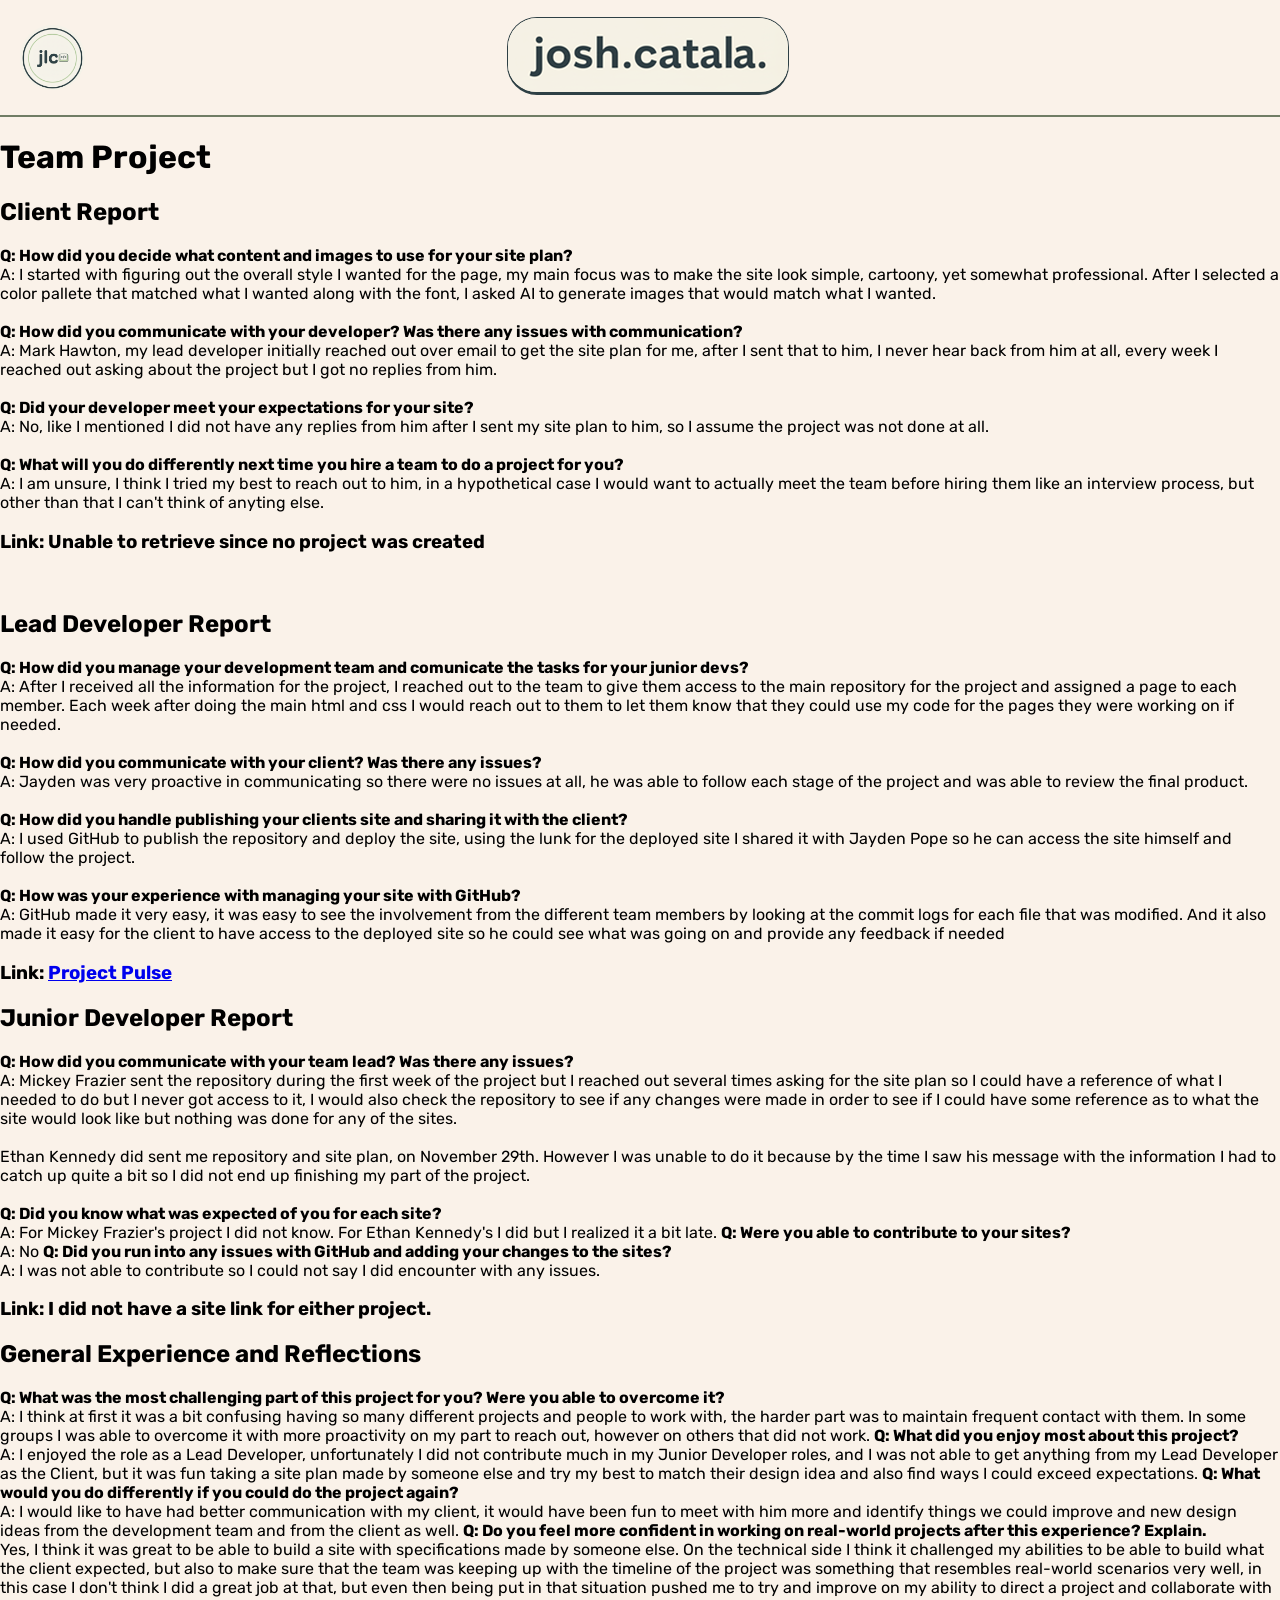
==== client_report.html @ 8a21ab86 "Add client_report.html with project details and reflections This file contains a detailed client rep" ====
<html lang="en">
<head>
    <meta charset="UTF-8">
    <meta name="viewport" content="width=device-width, initial-scale=1.0">
    <link rel="stylesheet" href="style.css">
    <link rel="stylesheet" href="client_report.css">
    <title>Document</title>
</head>
<body>
    <header class="site-header">
        <div class="logo-container">
            <a href="index.html">
            <img id= "logo" src="images/jlc_logo.png" alt="jlc_logo">
        </a>
        </div>
        <div class="letter-logo-container">
            <a href="index.html">
            <img id= "letter-logo" src="images/jlc_letters.png" alt="josh-catala">
        </a>
        </div>
        <div class="spacer">
        </div>
    </header>
    <main class="main">
        <h1>Team Project</h1>

        <h2>Client Report</h2>
        <p>
           <strong>Q: How did you decide what content and images to use for your site plan?</strong><br>
            A: I started with figuring out the overall style I wanted for the page,
            my main focus was to make the site look simple, cartoony, yet somewhat professional.
            After I selected a color pallete that matched what I wanted along with the font, I asked AI
            to generate images that would match what I wanted.<br><br>
            <strong>Q: How did you communicate with your developer? Was there any issues with communication?</strong><br>
            A: Mark Hawton, my lead developer initially reached out over email to get the site plan for me,
            after I sent that to him, I never hear back from him at all, every week I reached out asking about
            the project but I got no replies from him. <br><br>
            <strong>Q: Did your developer meet your expectations for your site?</strong><br>
            A: No, like I mentioned I did not have any replies from him after I sent my site plan to him, so I assume
            the project was not done at all. <br><br>
            <strong>Q: What will you do differently next time you hire a team to do a project for you?</strong><br>
            A: I am unsure, I think I tried my best to reach out to him, in a hypothetical case I would want
            to actually meet the team before hiring them like an interview process, but other than that I can't think of anyting else. <br>
        </p>
        <h3>Link: Unable to retrieve since no project was created</h3><br>

        <h2>Lead Developer Report</h2>
        <p>
            <strong>Q: How did you manage your development team and comunicate the tasks for your junior devs? </strong><br>
            A: After I received all the information for the project, I reached out to the team to give them access
            to the main repository for the project and assigned a page to each member. Each week after doing the main html and css I would reach out to them
            to let them know that they could use my code for the pages they were working on if needed. <br><br>
            <strong>Q: How did you communicate with your client? Was there any issues?</strong> <br>
            A: Jayden was very proactive in communicating so there were no issues at all, he was able to follow each stage of the project
            and was able to review the final product. <br><br>
            <strong>Q: How did you handle publishing your clients site and sharing it with the client? </strong><br>
            A: I used GitHub to publish the repository and deploy the site, using the lunk for the deployed
            site I shared it with Jayden Pope so he can access the site himself and follow the project. <br><br>
            <strong>Q: How was your experience with managing your site with GitHub? </strong><br>
            A: GitHub made it very easy, it was easy to see the involvement from the different team members by looking at the commit logs for each file that was modified.
            And it also made it easy for the client to have access to the deployed site so he could see what was going on and provide any feedback if needed
        </p>
        <h3>Link: <a href="https://josh-catala.github.io/wdd130-jayden-pope/"> Project Pulse</a></h3>

        <h2>Junior Developer Report</h2>
            <p>
                <strong>Q: How did you communicate with your team lead? Was there any issues?</strong><br>
                A: Mickey Frazier sent the repository during the first week of the project but I reached out several times asking for the site plan
                so I could have a reference of what I needed to do but I never got access to it, I would also check the repository to see if any changes were made
                in order to see if I could have some reference as to what the site would look like but nothing was done for any of the sites.<br><br>
                Ethan Kennedy did sent me repository and site plan, on November 29th. However I was unable to do it because by the time I saw his message with the information
                I had to catch up quite a bit so I did not end up finishing my part of the project. <br><br>
                <strong>Q: Did you know what was expected of you for each site?</strong><br>
                A: For Mickey Frazier's project I did not know. For Ethan Kennedy's I did but I realized it a bit late.
                <strong>Q: Were you able to contribute to your sites?</strong><br>
                A: No
                <strong>Q: Did you run into any issues with GitHub and adding your changes to the sites?</strong><br>
                A: I was not able to contribute so I could not say I did encounter with any issues.
            </p>

            <h3>Link: I did not have a site link for either project.</h3>

        <h2>General Experience and Reflections</h2>
            <p>
                <strong>Q: What was the most challenging part of this project for you? Were you able to overcome it?</strong><br>
                A: I think at first it was a bit confusing having so many different projects and people to work with, the harder part was to maintain frequent contact with them.
                In some groups I was able to overcome it with more proactivity on my part to reach out, however on others that did not work.
                <strong>Q: What did you enjoy most about this project?</strong><br>
                A: I enjoyed the role as a Lead Developer, unfortunately I did not contribute much in my Junior Developer roles, and I was not able to get anything from my Lead Developer
                as the Client, but it was fun taking a site plan made by someone else and try my best to match their design idea and also find ways I could exceed expectations.
                <strong>Q: What would you do differently if you could do the project again?</strong><br>
                A: I would like to have had better communication with my client, it would have been fun to meet with him more and identify things we could improve and new design ideas from the development
                team and from the client as well.
                <strong>Q: Do you feel more confident in working on real-world projects after this experience? Explain.</strong><br>
                Yes, I think it was great to be able to build a site with specifications made by someone else. On the technical side I think it challenged my abilities to be able to build what the client expected,
                but also to make sure that the team was keeping up with the timeline of the project was something that resembles real-world scenarios very well, in this case I don't think I did a great job at that,
                but even then being put in that situation pushed me to try and improve on my ability to direct a project and collaborate with others.
            </p>
    </main>
---- style.css ----
@import url('https://fonts.googleapis.com/css2?family=Rubik:ital,wght@0,300..900;1,300..900&display=swap');

:root {
    --primary-color: #FAF2E9;
    --secondary-color: #2E4045;
    --accent1-color: #BCD1AA;
    --accent2-color: #838D89;
    --accent3-color: #F3F0E1;

    --heading-font: "Rubik";
    --paragraph-font: Rubik, sans-serif;
}

body {
    margin: 0;
    background-color: #FAF2E9;
    font-family: var(--paragraph-font);
}

.site-header {
    display: flex;
    justify-content: center;
    align-items: center;
    height: 100px;
    padding-bottom: 15px;
    border-bottom: 2.5px outset #BCD1AA;
}

.logo-container {
    display: flex;
    justify-content: center;
    align-items: center;
    margin-right: auto;
    margin-left: 15px;
    margin-top: 15px;
    width: 75px;
    height: 75px;
    border-radius: 50%;
}

#logo {
    width: 65px;
    height: 65px;
    border-radius: 50%;
}

#logo:hover {
    transform: scale(1.075);
    box-shadow: 0 0 15px var(--secondary-color);
}

.letter-logo-container {
    margin-top: 12px;
}

#letter-logo {
    border-radius: 30px;
    border: .1px solid var(--secondary-color);
    border-bottom: 3px solid var(--secondary-color);
}

#letter-logo:hover {
    transform: scale(1.05  );
    box-shadow: 0 0 15px var(--secondary-color);
}

.site-header .spacer {
    margin-left: auto;
    width: 75px;
    visibility: hidden;
}

.introduction {
    width: 100%;
    height: 750px;
    display: flex;
    align-items: center;
    text-align: center;
    gap: 30px;
    border-bottom: 2.5px outset #BCD1AA;
    background-color: var(--accent3-color);
}

.introduction .image-container img {
    border-radius: 20%;
    height: 90%;
}

.introduction .image-container  {
    margin-top: 20px;
    width: 50%;
}

.introduction .text-container {
    text-align: center;
    margin-top: 20px;
    width: 50%;

}

.introduction .text-container p {
    color: var(--secondary-color);
}

.introduction h1 {
    color: var(--secondary-color);
}

.navigation-menu {
    text-align: center;
    color: var(--secondary-color);
    margin-bottom: 50px;
}

.navigation-grid {
    margin-top: 20px;
    
    display: grid;
    text-align: center;
    grid-template-columns: repeat(4, 1fr);
    justify-content: center;
}

.navigation-grid img {
    border-radius: 20px;
    width: 230px;
    height: 230px;
}

.navigation-grid a {
    color: #BCD1AA;
    text-decoration: none;
}

.navigation-grid a:visited {
    color: #BCD1AA;
    text-decoration: none;
}

.navigation-grid .about-me {
    grid-column: 1 / span 1;
    text-align: center;
    margin: 1rem auto;
    width: 250px;
    height: 250px;
    perspective: 1000px;
    cursor: pointer;
    font-size: 1.em;
}

.navigation-grid .wwr {
    grid-column: 2 / span 1;
    text-align: center;
    margin: 1rem auto;
    width: 250px;
    height: 250px;
    perspective: 1000px;
    cursor: pointer;
    font-size: 1.5em;
}

.navigation-grid .ICE {
    grid-column: 3 / span 1;
    text-align: center;
    margin: 1rem auto;
    width: 250px;
    height: 250px;
    perspective: 1000px;
    cursor: pointer;
    font-size: 1.5em;
}

.navigation-grid .report {
    grid-column: 4 / span 1;
    text-align: center;
    margin: 1rem auto;
    width: 250px;
    height: 250px;
    perspective: 1000px;
    cursor: pointer;
    font-size: 1.5em;
}


.inner {
    position: relative;
    width: 100%;
    height: 100%;
    transition: transform 0.6s;
    transform-style: preserve-3d;
}

.about-me:hover .inner,
.wwr:hover .inner,
.ICE:hover .inner,
.report:hover .inner  {
    transform: rotateY(180deg);
}

.inner .front-side,
.inner .back-side {
    position: absolute;
    width: 250px;
    height: 250px;
    backface-visibility: hidden;
    display: flex;
    align-items: center;
    justify-content: center;
    border-radius: 30px;
}

.front-side {
    background: var(--accent1-color);
    border:  2px solid var(--secondary-color);

}

.back-side {
    background: var(--secondary-color);
    color: var(--accent1-color);
    transform: rotateY(180deg);
}

.site-footer {
    display: flex;
    justify-content: center;
    align-items: center;
    color: var(--secondary-color);
    height: 100px;
    margin-top: 50px;;
    border-top: 2.5px inset #BCD1AA;
}

.site-footer .spacer {
    visibility: hidden;
    width: 300px;
    margin-right: auto;

}

.site-footer .text-container {
    font-size: 1.025em;
    font-weight: bold;
    
}

.site-footer .socials-container {
    display: flex;
    justify-content: center;
    gap: 10px;
    width: 300px;
    margin-left: auto;
}

.instagram img,
.github img,
.linkedin img{
    width: 75px;
    height: 75px;
    border-radius: 20px;
}

.instagram img:hover,
.github img:hover,
.linkedin img:hover {
    transform: scale(1.075);
    box-shadow: 0 0 15px var(--secondary-color);
}
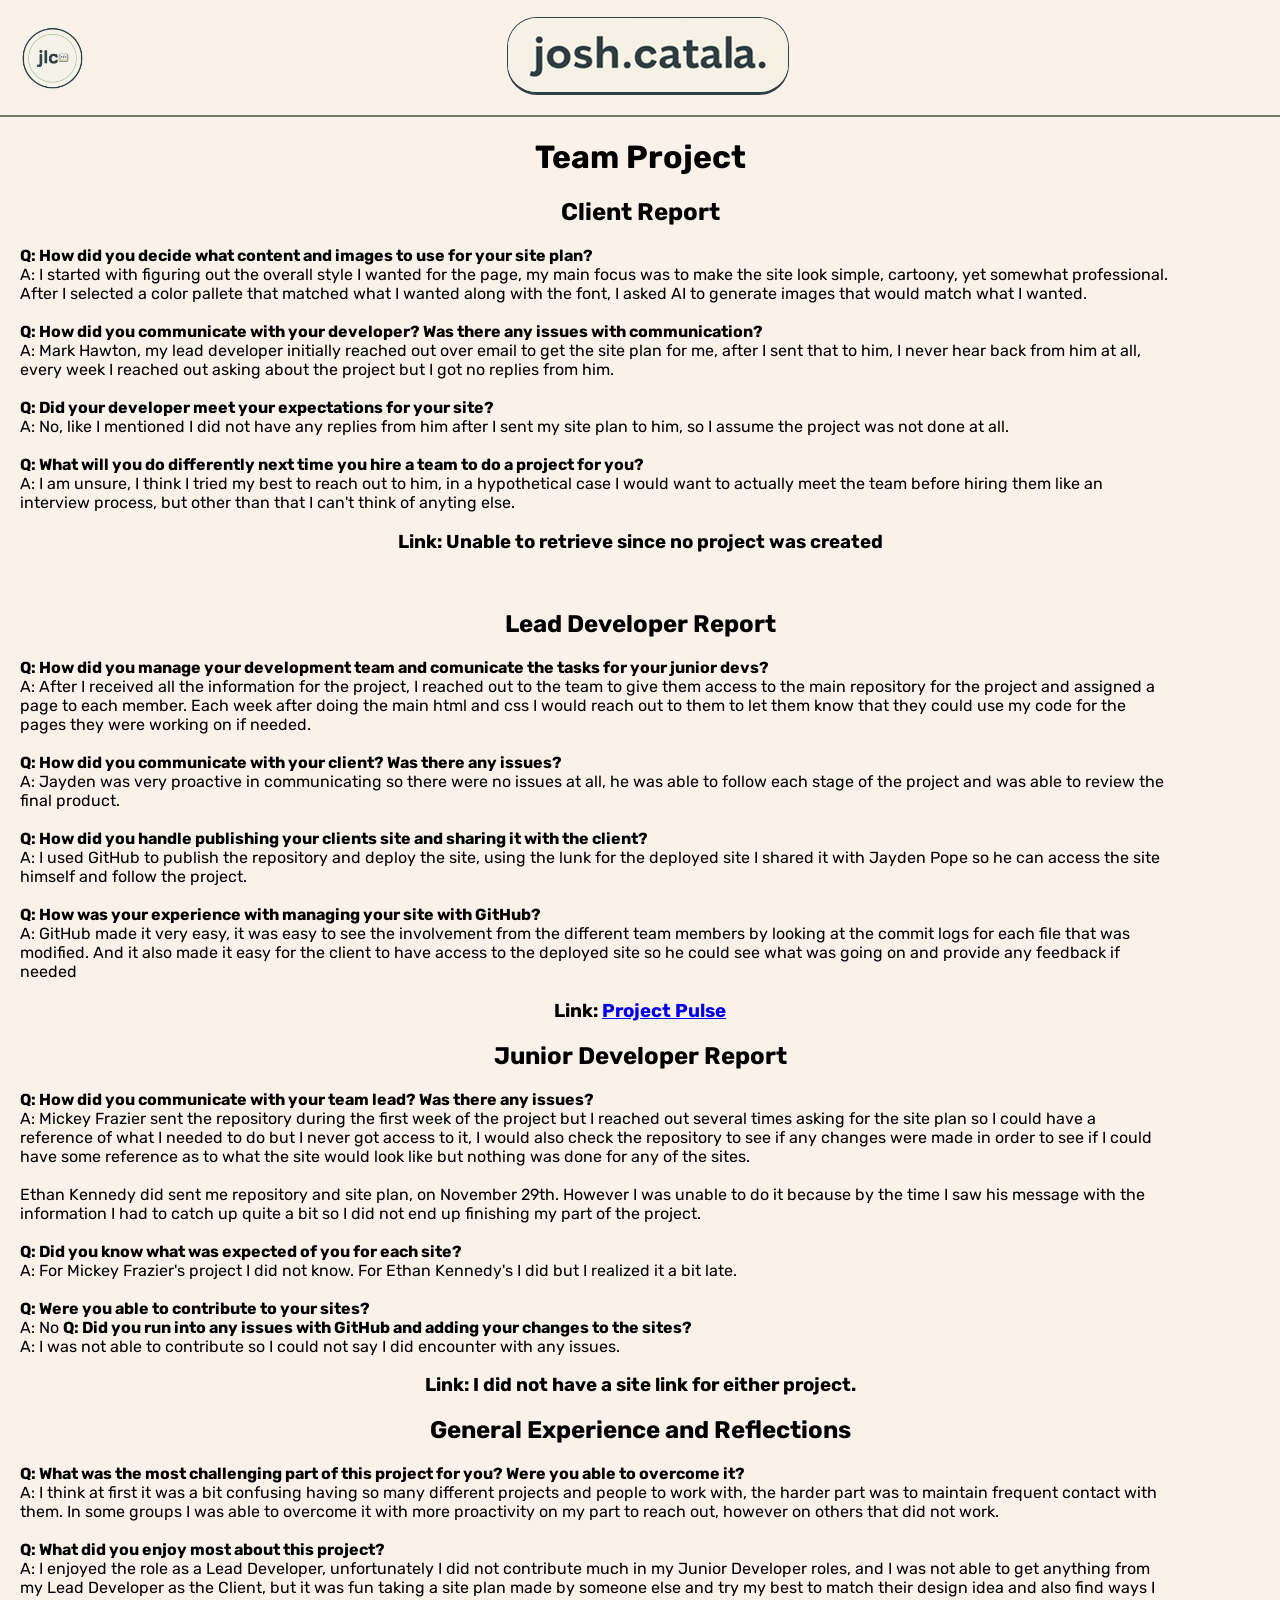
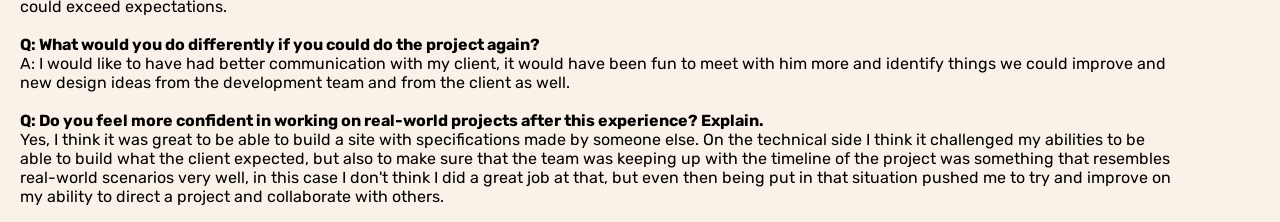
==== commit ceedbec8: "Update title and improve text clarity in report" ====
--- a/client_report.html
+++ b/client_report.html
@@ -4,7 +4,7 @@
     <meta name="viewport" content="width=device-width, initial-scale=1.0">
     <link rel="stylesheet" href="style.css">
     <link rel="stylesheet" href="client_report.css">
-    <title>Document</title>
+    <title>Client Report</title>
 </head>
 <body>
     <header class="site-header">
@@ -71,11 +71,11 @@
                 Ethan Kennedy did sent me repository and site plan, on November 29th. However I was unable to do it because by the time I saw his message with the information
                 I had to catch up quite a bit so I did not end up finishing my part of the project. <br><br>
                 <strong>Q: Did you know what was expected of you for each site?</strong><br>
-                A: For Mickey Frazier's project I did not know. For Ethan Kennedy's I did but I realized it a bit late.
+                A: For Mickey Frazier's project I did not know. For Ethan Kennedy's I did but I realized it a bit late.<br><br>
                 <strong>Q: Were you able to contribute to your sites?</strong><br>
                 A: No
                 <strong>Q: Did you run into any issues with GitHub and adding your changes to the sites?</strong><br>
-                A: I was not able to contribute so I could not say I did encounter with any issues.
+                A: I was not able to contribute so I could not say I did encounter with any issues.<br>
             </p>
 
             <h3>Link: I did not have a site link for either project.</h3>
@@ -84,16 +84,16 @@
             <p>
                 <strong>Q: What was the most challenging part of this project for you? Were you able to overcome it?</strong><br>
                 A: I think at first it was a bit confusing having so many different projects and people to work with, the harder part was to maintain frequent contact with them.
-                In some groups I was able to overcome it with more proactivity on my part to reach out, however on others that did not work.
+                In some groups I was able to overcome it with more proactivity on my part to reach out, however on others that did not work.<br><br>
                 <strong>Q: What did you enjoy most about this project?</strong><br>
                 A: I enjoyed the role as a Lead Developer, unfortunately I did not contribute much in my Junior Developer roles, and I was not able to get anything from my Lead Developer
-                as the Client, but it was fun taking a site plan made by someone else and try my best to match their design idea and also find ways I could exceed expectations.
+                as the Client, but it was fun taking a site plan made by someone else and try my best to match their design idea and also find ways I could exceed expectations.<br><br>
                 <strong>Q: What would you do differently if you could do the project again?</strong><br>
                 A: I would like to have had better communication with my client, it would have been fun to meet with him more and identify things we could improve and new design ideas from the development
-                team and from the client as well.
+                team and from the client as well.<br><br>
                 <strong>Q: Do you feel more confident in working on real-world projects after this experience? Explain.</strong><br>
                 Yes, I think it was great to be able to build a site with specifications made by someone else. On the technical side I think it challenged my abilities to be able to build what the client expected,
                 but also to make sure that the team was keeping up with the timeline of the project was something that resembles real-world scenarios very well, in this case I don't think I did a great job at that,
-                but even then being put in that situation pushed me to try and improve on my ability to direct a project and collaborate with others.
+                but even then being put in that situation pushed me to try and improve on my ability to direct a project and collaborate with others.<br>
             </p>
     </main>
--- a/client_report.css
+++ b/client_report.css
@@ -0,0 +1,10 @@
+.main h1,
+.main h2,
+.main h3{
+    text-align: center;
+}
+
+.main p {
+    width: 90%;
+    margin-left: 20px;
+}
